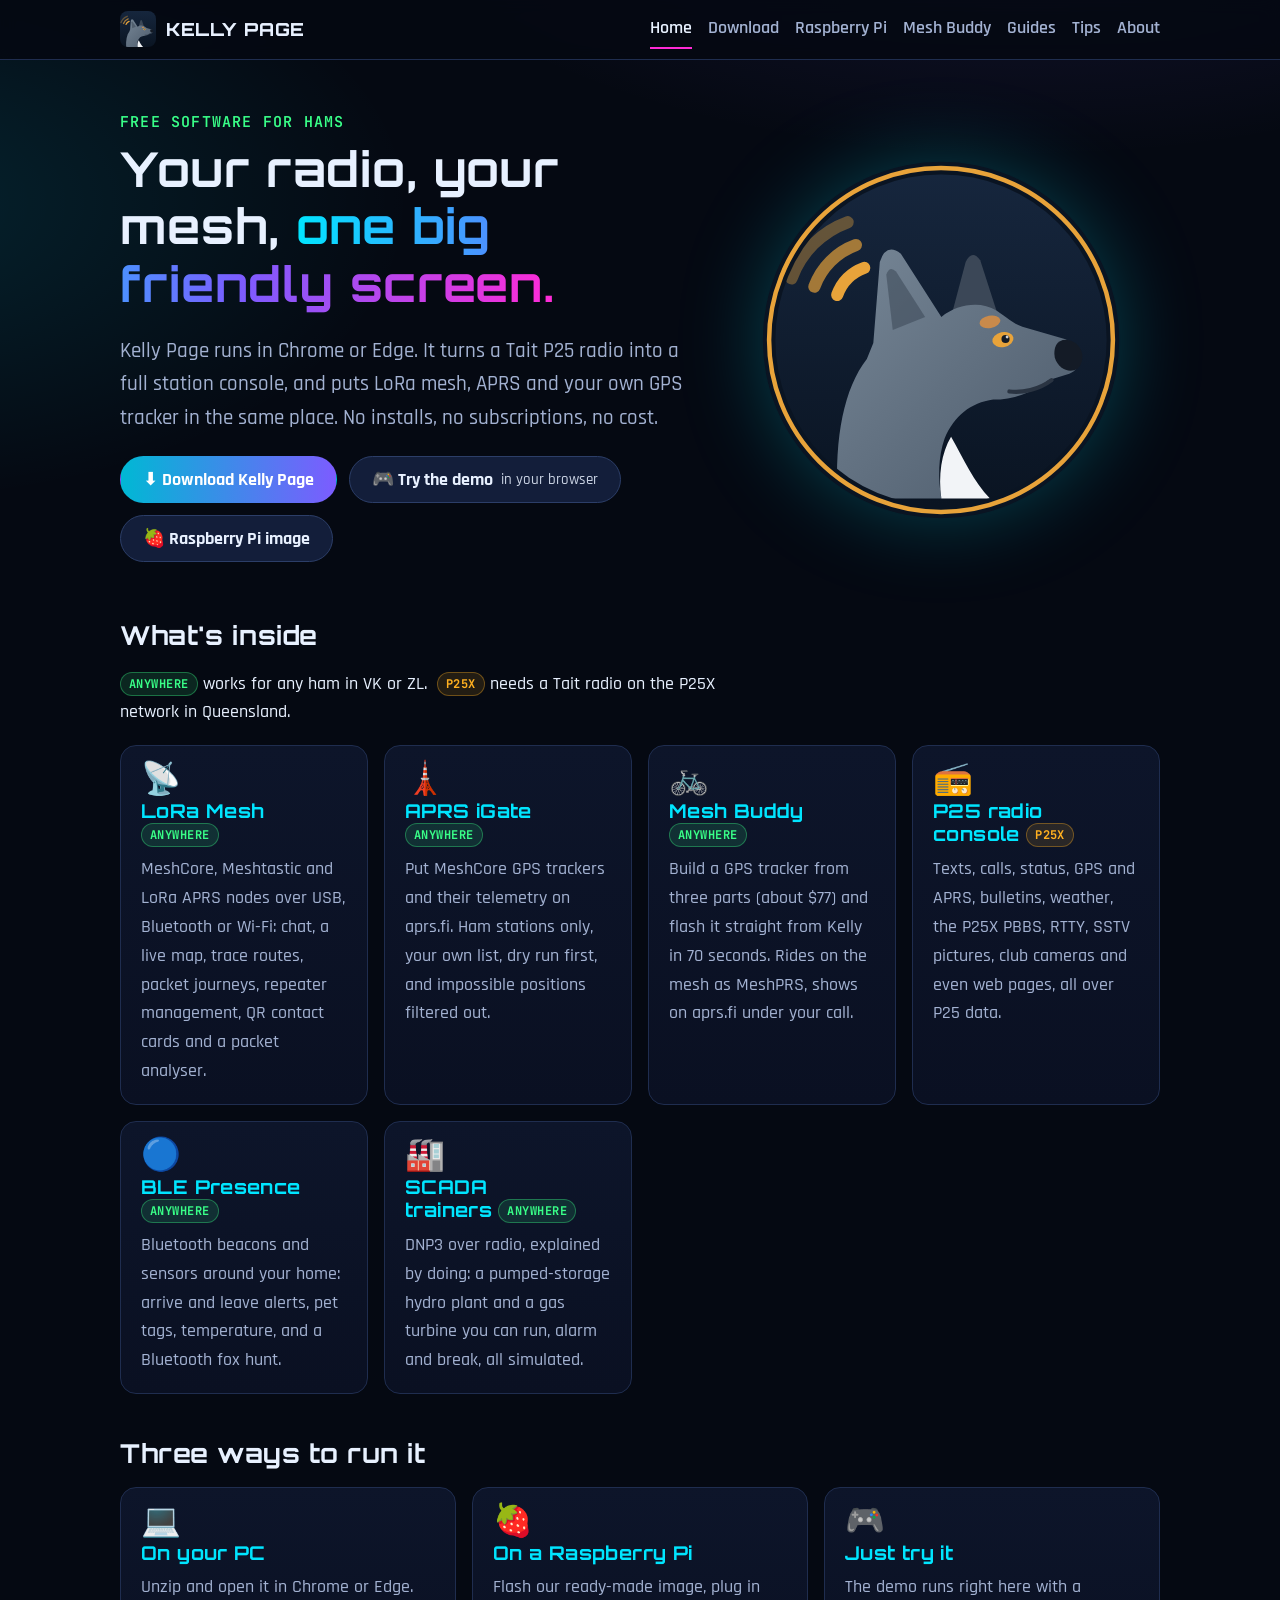
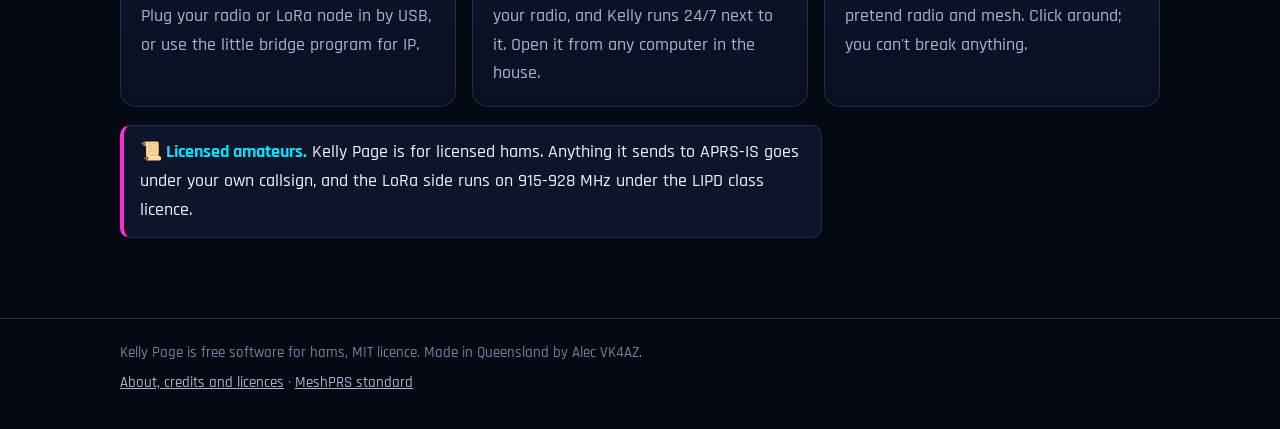
==== index.html @ 086f4127 "kellypage.app: first version of the site Home, Download, Raspberry Pi, Mesh Buddy, Guides, Tips, Abo" ====
<!doctype html>
<html lang="en-AU">
<head>
<meta charset="utf-8">
<meta name="viewport" content="width=device-width, initial-scale=1">
<title>Kelly Page -- free radio console and LoRa mesh tools for hams</title>
<meta name="description" content="Kelly Page is free software for amateur radio operators: a browser console for Tait P25 radios, LoRa mesh (MeshCore, Meshtastic), an APRS iGate, and Mesh Buddy, a build-it-yourself GPS tracker.">
<link rel="icon" href="assets/kelly-favicon.svg" type="image/svg+xml">
<link rel="stylesheet" href="css/site.css">
</head>
<body>
<header class="top"><div class="in">
  <a class="brand" href="./"><img src="assets/kelly-mark.svg" alt="">KELLY PAGE</a>
  <nav class="nav">
    <a href="./" aria-current="page">Home</a><a href="download.html">Download</a><a href="raspberry-pi.html">Raspberry Pi</a>
    <a href="mesh-buddy.html">Mesh Buddy</a><a href="guides.html">Guides</a><a href="tips.html">Tips</a><a href="about.html">About</a>
  </nav>
</div></header>

<main>
  <section class="hero">
    <div>
      <div class="slogan">FREE SOFTWARE FOR HAMS</div>
      <h1>Your radio, your mesh, <span class="grad">one big friendly screen.</span></h1>
      <p class="lede">Kelly Page runs in Chrome or Edge. It turns a Tait P25 radio into a full station console, and puts
      LoRa mesh, APRS and your own GPS tracker in the same place. No installs, no subscriptions, no cost.</p>
      <div class="btns">
        <a class="btn primary" href="download.html">⬇️ Download Kelly Page</a>
        <a class="btn" href="app/index.html?demo">🎮 Try the demo <small>in your browser</small></a>
        <a class="btn" href="raspberry-pi.html">🍓 Raspberry Pi image</a>
      </div>
    </div>
    <img class="logo" src="assets/kelly-logo.svg" alt="Kelly Page logo: a dog in profile, listening">
  </section>

  <h2>What's inside</h2>
  <p><span class="tag any">ANYWHERE</span> works for any ham in VK or ZL. &nbsp;<span class="tag p25x">P25X</span> needs a
  Tait radio on the P25X network in Queensland.</p>
  <div class="cards">
    <div class="card"><div class="em">📡</div><h3>LoRa Mesh <span class="tag any">ANYWHERE</span></h3>
      <p>MeshCore, Meshtastic and LoRa APRS nodes over USB, Bluetooth or Wi-Fi: chat, a live map, trace routes,
      packet journeys, repeater management, QR contact cards and a packet analyser.</p></div>
    <div class="card"><div class="em">🗼</div><h3>APRS iGate <span class="tag any">ANYWHERE</span></h3>
      <p>Put MeshCore GPS trackers and their telemetry on aprs.fi. Ham stations only, your own list, dry run first,
      and impossible positions filtered out.</p></div>
    <div class="card"><div class="em">🚲</div><h3>Mesh Buddy <span class="tag any">ANYWHERE</span></h3>
      <p>Build a GPS tracker from three parts (about $77) and flash it straight from Kelly in 70 seconds. Rides on the
      mesh as MeshPRS, shows on aprs.fi under your call.</p></div>
    <div class="card"><div class="em">📻</div><h3>P25 radio console <span class="tag p25x">P25X</span></h3>
      <p>Texts, calls, status, GPS and APRS, bulletins, weather, the P25X PBBS, RTTY, SSTV pictures, club cameras and
      even web pages, all over P25 data.</p></div>
    <div class="card"><div class="em">🔵</div><h3>BLE Presence <span class="tag any">ANYWHERE</span></h3>
      <p>Bluetooth beacons and sensors around your home: arrive and leave alerts, pet tags, temperature, and a
      Bluetooth fox hunt.</p></div>
    <div class="card"><div class="em">🏭</div><h3>SCADA trainers <span class="tag any">ANYWHERE</span></h3>
      <p>DNP3 over radio, explained by doing: a pumped-storage hydro plant and a gas turbine you can run, alarm and
      break, all simulated.</p></div>
  </div>

  <h2>Three ways to run it</h2>
  <div class="cards">
    <a class="card link" href="download.html"><div class="em">💻</div><h3>On your PC</h3>
      <p>Unzip and open it in Chrome or Edge. Plug your radio or LoRa node in by USB, or use the little bridge program
      for IP.</p></a>
    <a class="card link" href="raspberry-pi.html"><div class="em">🍓</div><h3>On a Raspberry Pi</h3>
      <p>Flash our ready-made image, plug in your radio, and Kelly runs 24/7 next to it. Open it from any computer in
      the house.</p></a>
    <a class="card link" href="app/index.html?demo"><div class="em">🎮</div><h3>Just try it</h3>
      <p>The demo runs right here with a pretend radio and mesh. Click around; you can't break anything.</p></a>
  </div>

  <div class="note hot"><b>📜 Licensed amateurs.</b> Kelly Page is for licensed hams. Anything it sends to APRS-IS goes
  under your own callsign, and the LoRa side runs on 915-928 MHz under the LIPD class licence.</div>
</main>

<footer><div class="in">
  <div>Kelly Page is free software for hams, MIT licence. Made in Queensland by Alec VK4AZ.</div>
  <div><a href="about.html">About, credits and licences</a> · <a href="https://cargobike21.github.io/MeshPRS/">MeshPRS standard</a></div>
</div></footer>
</body>
</html>
---- css/site.css ----
/* kellypage.app -- the Kelly Page neon look (kelly-page/css/kelly.css colours), as a plain reading site. */
@import url('https://fonts.googleapis.com/css2?family=Orbitron:wght@600;800&family=Rajdhani:wght@500;600;700&family=JetBrains+Mono:wght@500&display=swap');
:root {
  --bg: #050912; --bg2: #0a1124; --panel: #0d152a; --raised: #131e3a; --line: #1f2d4f; --line2: #2c3e68;
  --text: #e8f1ff; --dim: #a3b2d2; --mute: #6f80a3;
  --cyan: #00e5ff; --magenta: #ff2bd6; --violet: #7c5cff; --lime: #39ff88; --amber: #ffb020; --red: #ff3b5c;
  --display: 'Orbitron', 'Segoe UI', sans-serif; --ui: 'Rajdhani', 'Segoe UI', system-ui, sans-serif;
  --mono: 'JetBrains Mono', Consolas, monospace;
  color-scheme: dark;
}
* { box-sizing: border-box; }
html { background: var(--bg); }
body { margin: 0; color: var(--text); font: 500 18px/1.6 var(--ui);
  background: radial-gradient(1200px 600px at 80% -10%, rgba(124, 92, 255, .18), transparent 60%),
              radial-gradient(900px 500px at -10% 10%, rgba(0, 229, 255, .12), transparent 60%), var(--bg); }
a { color: var(--cyan); }
a:hover { color: var(--magenta); }
a:focus-visible, button:focus-visible { outline: 2px solid var(--cyan); outline-offset: 3px; border-radius: 4px; }
img { max-width: 100%; height: auto; }
code, .mono { font-family: var(--mono); font-size: .86em; background: var(--raised); border: 1px solid var(--line); padding: 1px 6px; border-radius: 6px; overflow-wrap: anywhere; }
pre { background: #02060e; border: 1px solid var(--line); border-radius: 10px; padding: 12px 14px; overflow-x: auto; font: 500 15px/1.5 var(--mono); color: #7dffb3; }

/* top bar */
.top { position: sticky; top: 0; z-index: 5; background: rgba(5, 9, 18, .86); backdrop-filter: blur(8px); border-bottom: 1px solid var(--line); }
.top .in { max-width: 1080px; margin: 0 auto; padding: 10px 20px; display: flex; align-items: center; gap: 18px; flex-wrap: wrap; }
.brand { display: flex; align-items: center; gap: 10px; text-decoration: none; color: var(--text); font: 800 18px var(--display); letter-spacing: .04em; }
.brand img { width: 36px; height: 36px; }
.nav { display: flex; gap: 4px 16px; flex-wrap: wrap; margin-left: auto; font-weight: 600; }
.nav a { color: var(--dim); text-decoration: none; padding: 4px 0; border-bottom: 2px solid transparent; }
.nav a:hover, .nav a[aria-current="page"] { color: var(--text); border-bottom-color: var(--magenta); }

main { max-width: 1080px; margin: 0 auto; padding: 32px 20px 64px; }
.narrow { max-width: 780px; }
h1, h2, h3 { font-family: var(--display); line-height: 1.2; letter-spacing: .02em; text-wrap: balance; }
h1 { font-size: clamp(30px, 5vw, 48px); margin: 8px 0 12px; }
h2 { font-size: 26px; margin: 44px 0 12px; }
h3 { font-size: 19px; margin: 24px 0 8px; color: var(--cyan); }
p { max-width: 70ch; }
.lede { font-size: 21px; color: var(--dim); max-width: 60ch; }
.grad { background: linear-gradient(90deg, var(--cyan), var(--violet) 50%, var(--magenta)); -webkit-background-clip: text; background-clip: text; color: transparent; }

/* hero */
.hero { display: grid; grid-template-columns: 1.3fr 1fr; gap: 32px; align-items: center; padding: 20px 0 8px; }
.hero .logo { width: 100%; max-width: 360px; justify-self: center; filter: drop-shadow(0 0 40px rgba(0, 229, 255, .25)); }
.slogan { font: 600 15px var(--mono); color: var(--lime); letter-spacing: .08em; }
@media (max-width: 760px) { .hero { grid-template-columns: 1fr; } .hero .logo { max-width: 220px; order: -1; } }

/* buttons */
.btns { display: flex; flex-wrap: wrap; gap: 12px; margin: 22px 0 6px; }
.btn { display: inline-flex; align-items: center; gap: 8px; text-decoration: none; font: 700 18px var(--ui); padding: 11px 22px; border-radius: 999px;
  border: 1px solid var(--line2); color: var(--text); background: var(--raised); transition: transform .15s, box-shadow .15s; }
.btn:hover { color: var(--text); transform: translateY(-1px); box-shadow: 0 0 24px rgba(0, 229, 255, .25); }
.btn.primary { background: linear-gradient(90deg, #00b8d4, var(--violet)); border-color: transparent; color: #fff; }
.btn.hot { background: linear-gradient(90deg, var(--magenta), var(--violet)); border-color: transparent; color: #fff; }
.btn small { font-weight: 500; opacity: .85; }

/* cards */
.cards { display: grid; grid-template-columns: repeat(auto-fit, minmax(240px, 1fr)); gap: 16px; margin: 18px 0; }
.card { background: linear-gradient(180deg, var(--panel), #0a1022); border: 1px solid var(--line); border-radius: 16px; padding: 18px 20px; }
.card h3 { margin-top: 4px; }
.card .em { font-size: 32px; line-height: 1; }
.card p { margin: 8px 0 0; color: var(--dim); }
.card.link { text-decoration: none; color: inherit; display: block; transition: border-color .15s, transform .15s; }
.card.link:hover { border-color: var(--cyan); transform: translateY(-2px); }
.tag { display: inline-block; font: 700 12px var(--mono); padding: 3px 8px; border-radius: 999px; letter-spacing: .04em; vertical-align: middle; }
.tag.any { background: rgba(57, 255, 136, .12); color: var(--lime); border: 1px solid rgba(57, 255, 136, .35); }
.tag.p25x { background: rgba(255, 176, 32, .12); color: var(--amber); border: 1px solid rgba(255, 176, 32, .35); }

.note { background: var(--panel); border: 1px solid var(--line); border-left: 4px solid var(--cyan); border-radius: 10px; padding: 12px 16px; margin: 16px 0; max-width: 78ch; }
.note.warn { border-left-color: var(--amber); }
.note.hot { border-left-color: var(--magenta); }
.note b:first-child { color: var(--cyan); }
.note.warn b:first-child { color: var(--amber); }

/* download box */
.dl { background: linear-gradient(135deg, rgba(0, 229, 255, .08), rgba(255, 43, 214, .08)); border: 1px solid var(--line2); border-radius: 18px; padding: 22px 24px; margin: 18px 0; }
.dl .ver { font: 800 30px var(--display); }
.dl .meta { color: var(--dim); font-size: 16px; }
.dl .sha { font: 500 13px var(--mono); color: var(--mute); overflow-wrap: anywhere; margin-top: 8px; }

table { width: 100%; border-collapse: collapse; font-size: 16px; margin: 10px 0; }
th, td { text-align: left; vertical-align: top; padding: 9px 10px; border-bottom: 1px solid var(--line); }
th { color: var(--dim); font: 700 13px var(--mono); text-transform: uppercase; letter-spacing: .05em; }
.wrap { overflow-x: auto; }
ol li, ul li { margin: 6px 0; }
.steps { counter-reset: s; list-style: none; padding: 0; }
.steps > li { counter-increment: s; position: relative; padding: 2px 0 10px 52px; }
.steps > li::before { content: counter(s); position: absolute; left: 0; top: 0; width: 36px; height: 36px; border-radius: 50%;
  display: grid; place-items: center; font: 800 16px var(--display); color: #fff; background: linear-gradient(135deg, var(--cyan), var(--magenta)); }

footer { border-top: 1px solid var(--line); color: var(--mute); font-size: 15px; }
footer .in { max-width: 1080px; margin: 0 auto; padding: 22px 20px 34px; display: grid; gap: 6px; }
footer a { color: var(--dim); }
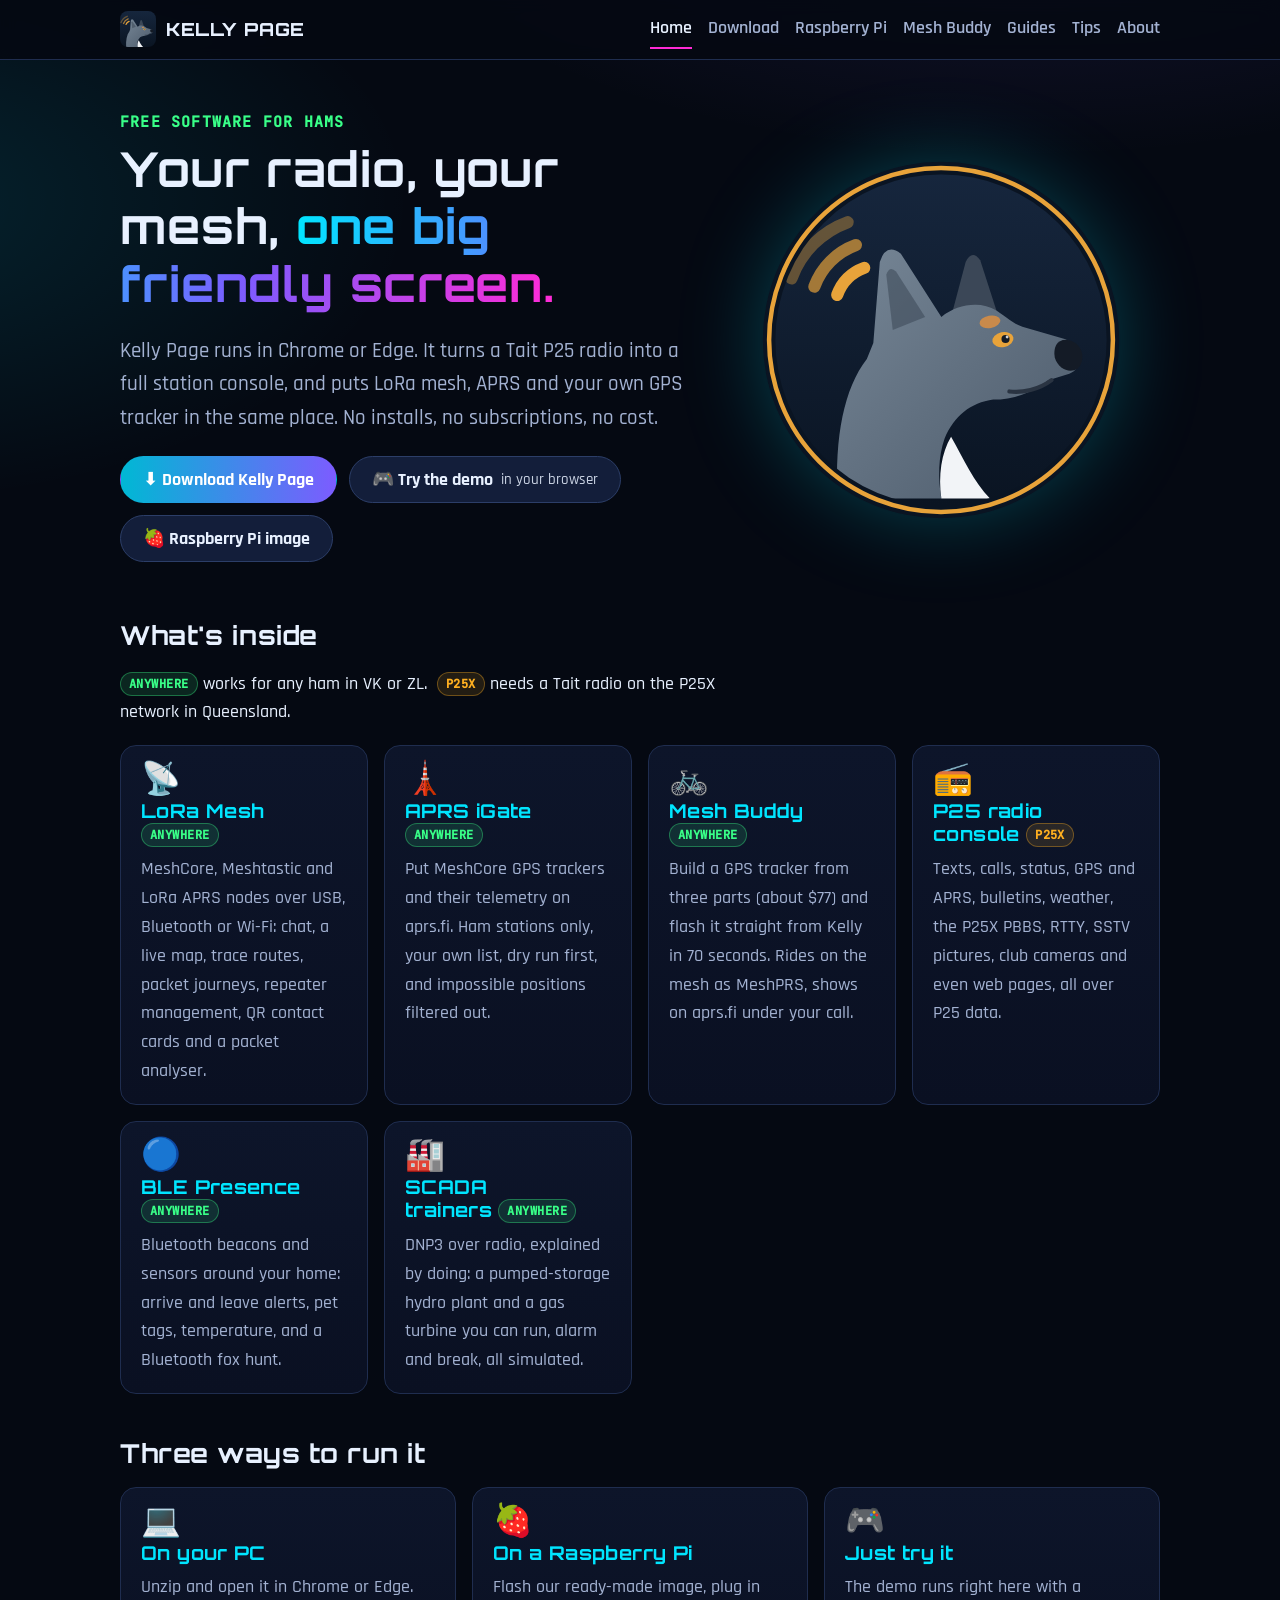
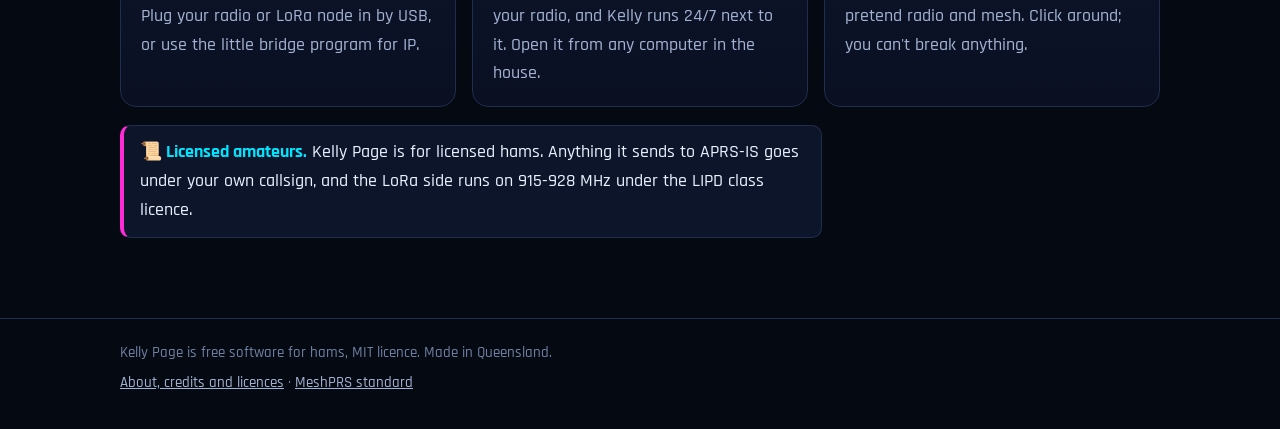
==== commit a7a60344: "Kelly Page 0.4.39; no personal name or callsign on the site; the download leaves out the TM9100 prog" ====
--- a/index.html
+++ b/index.html
@@ -74,7 +74,7 @@
 </main>
 
 <footer><div class="in">
-  <div>Kelly Page is free software for hams, MIT licence. Made in Queensland by Alec VK4AZ.</div>
+  <div>Kelly Page is free software for hams, MIT licence. Made in Queensland.</div>
   <div><a href="about.html">About, credits and licences</a> · <a href="https://cargobike21.github.io/MeshPRS/">MeshPRS standard</a></div>
 </div></footer>
 </body>
--- a/css/site.css
+++ b/css/site.css
@@ -1,5 +1,11 @@
 /* kellypage.app -- the Kelly Page neon look (kelly-page/css/kelly.css colours), as a plain reading site. */
-@import url('https://fonts.googleapis.com/css2?family=Orbitron:wght@600;800&family=Rajdhani:wght@500;600;700&family=JetBrains+Mono:wght@500&display=swap');
+/* Fonts served from this site (SIL Open Font Licence, assets/fonts/OFL-*.txt) -- no Google Fonts request, so no third
+   party sees who visits. Latin subsets; Orbitron is one variable file for both weights. */
+@font-face { font-family: 'Orbitron'; font-style: normal; font-weight: 400 900; font-display: swap; src: url(../assets/fonts/orbitron.woff2) format('woff2'); }
+@font-face { font-family: 'Rajdhani'; font-style: normal; font-weight: 500; font-display: swap; src: url(../assets/fonts/rajdhani-500.woff2) format('woff2'); }
+@font-face { font-family: 'Rajdhani'; font-style: normal; font-weight: 600; font-display: swap; src: url(../assets/fonts/rajdhani-600.woff2) format('woff2'); }
+@font-face { font-family: 'Rajdhani'; font-style: normal; font-weight: 700; font-display: swap; src: url(../assets/fonts/rajdhani-700.woff2) format('woff2'); }
+@font-face { font-family: 'JetBrains Mono'; font-style: normal; font-weight: 500; font-display: swap; src: url(../assets/fonts/jetbrains-mono-500.woff2) format('woff2'); }
 :root {
   --bg: #050912; --bg2: #0a1124; --panel: #0d152a; --raised: #131e3a; --line: #1f2d4f; --line2: #2c3e68;
   --text: #e8f1ff; --dim: #a3b2d2; --mute: #6f80a3;
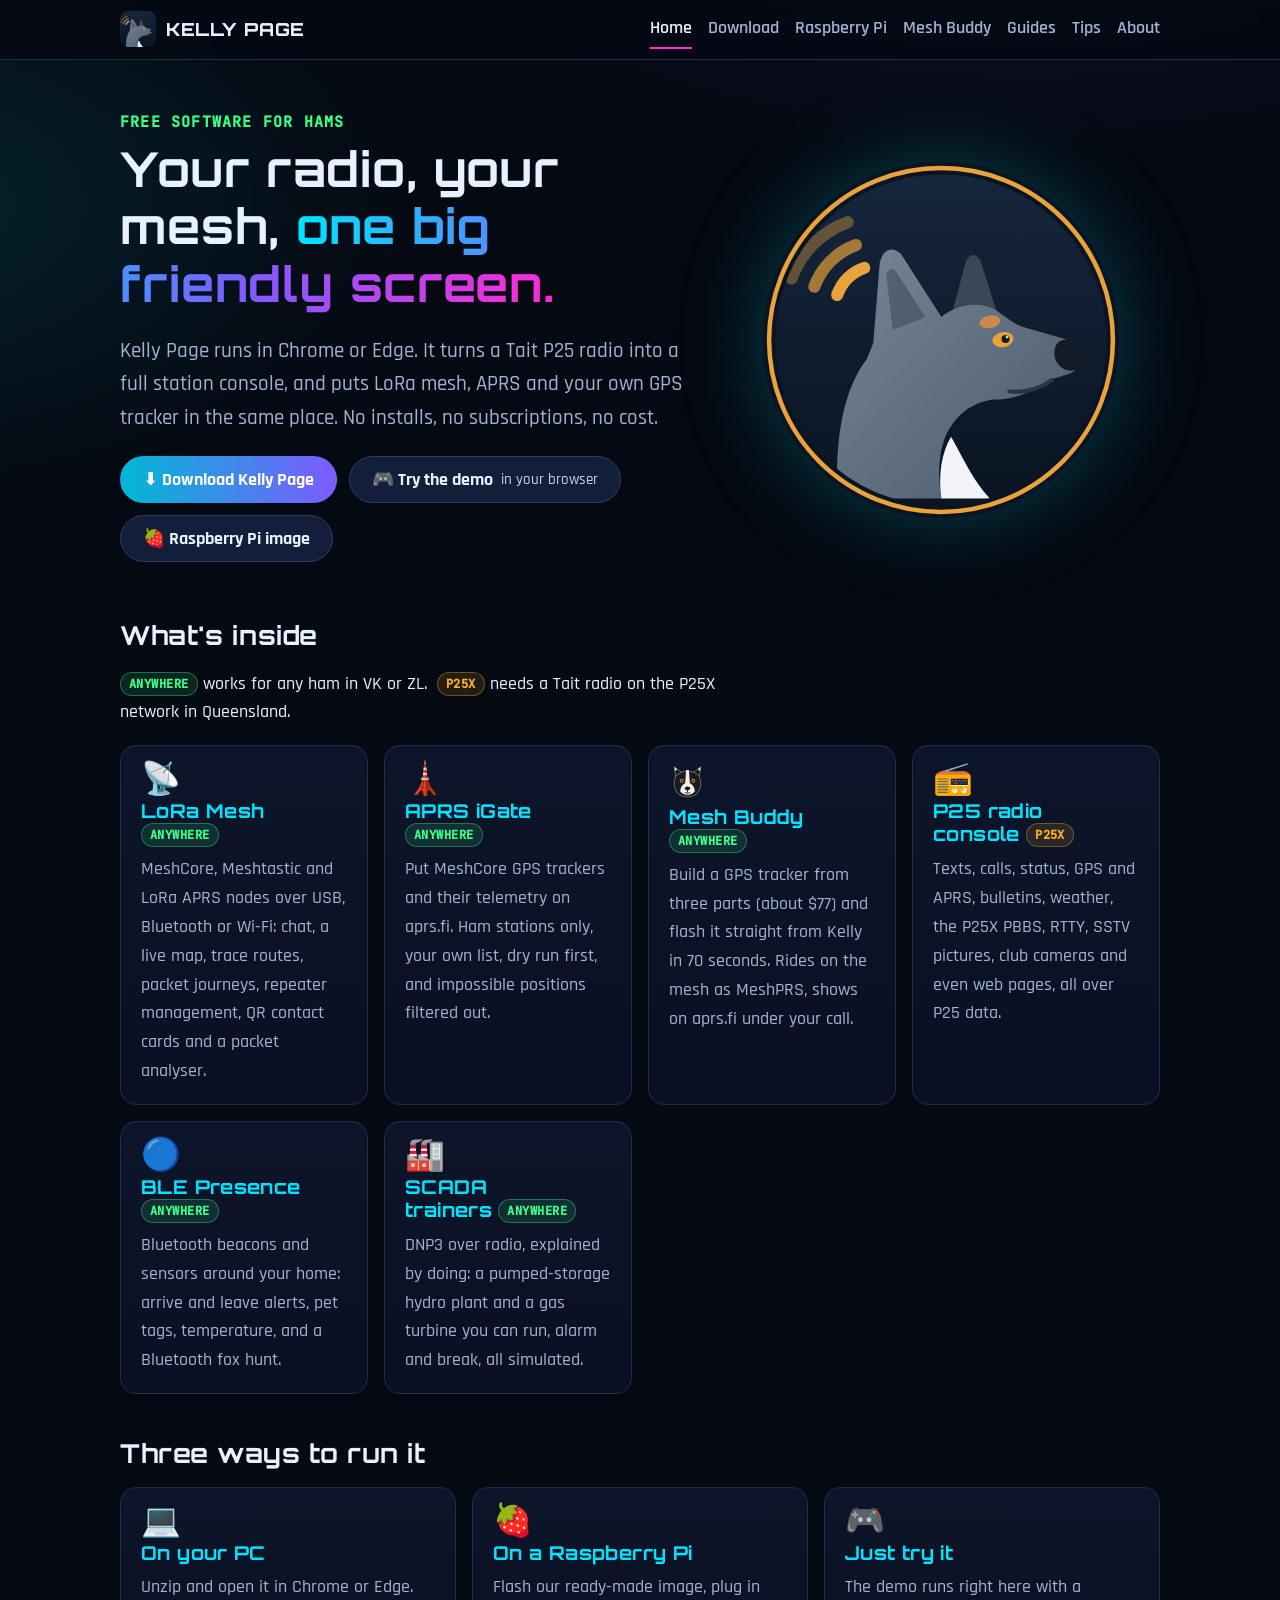
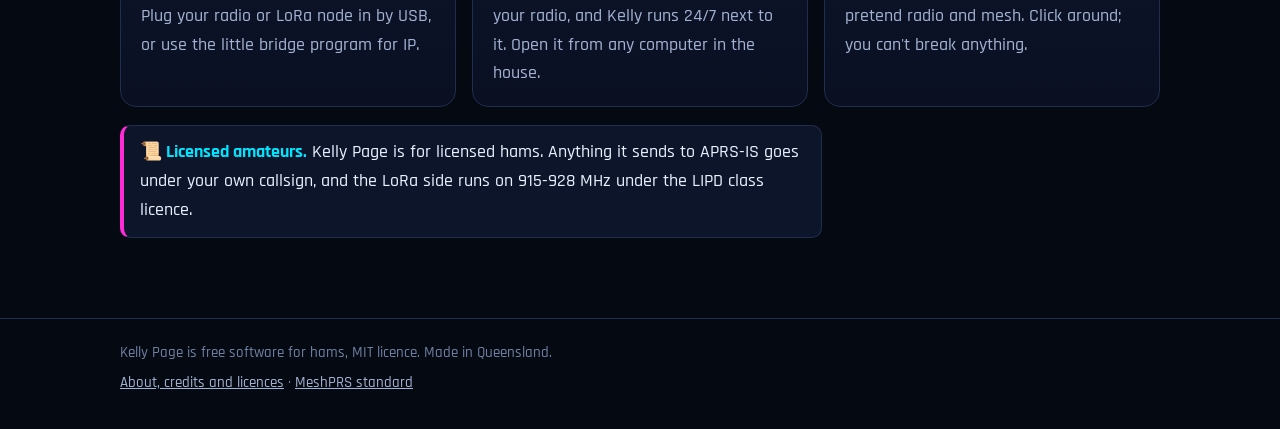
==== commit 6e7cedf8: "Mesh Buddy shown as Kelly's border collie instead of a bicycle; menu paths say 🐕 Mesh Buddy like Kel" ====
--- a/index.html
+++ b/index.html
@@ -43,7 +43,7 @@
     <div class="card"><div class="em">🗼</div><h3>APRS iGate <span class="tag any">ANYWHERE</span></h3>
       <p>Put MeshCore GPS trackers and their telemetry on aprs.fi. Ham stations only, your own list, dry run first,
       and impossible positions filtered out.</p></div>
-    <div class="card"><div class="em">🚲</div><h3>Mesh Buddy <span class="tag any">ANYWHERE</span></h3>
+    <div class="card"><div class="em"><img class="collie" src="assets/mesh-buddy-collie.svg" alt="Mesh Buddy, a border collie"></div><h3>Mesh Buddy <span class="tag any">ANYWHERE</span></h3>
       <p>Build a GPS tracker from three parts (about $77) and flash it straight from Kelly in 70 seconds. Rides on the
       mesh as MeshPRS, shows on aprs.fi under your call.</p></div>
     <div class="card"><div class="em">📻</div><h3>P25 radio console <span class="tag p25x">P25X</span></h3>
--- a/css/site.css
+++ b/css/site.css
@@ -97,3 +97,5 @@
 footer { border-top: 1px solid var(--line); color: var(--mute); font-size: 15px; }
 footer .in { max-width: 1080px; margin: 0 auto; padding: 22px 20px 34px; display: grid; gap: 6px; }
 footer a { color: var(--dim); }
+/* Mesh Buddy's border collie (assets/mesh-buddy-collie.svg): sits in text like an emoji */
+img.collie { height: 1.15em; width: auto; vertical-align: -0.2em; }
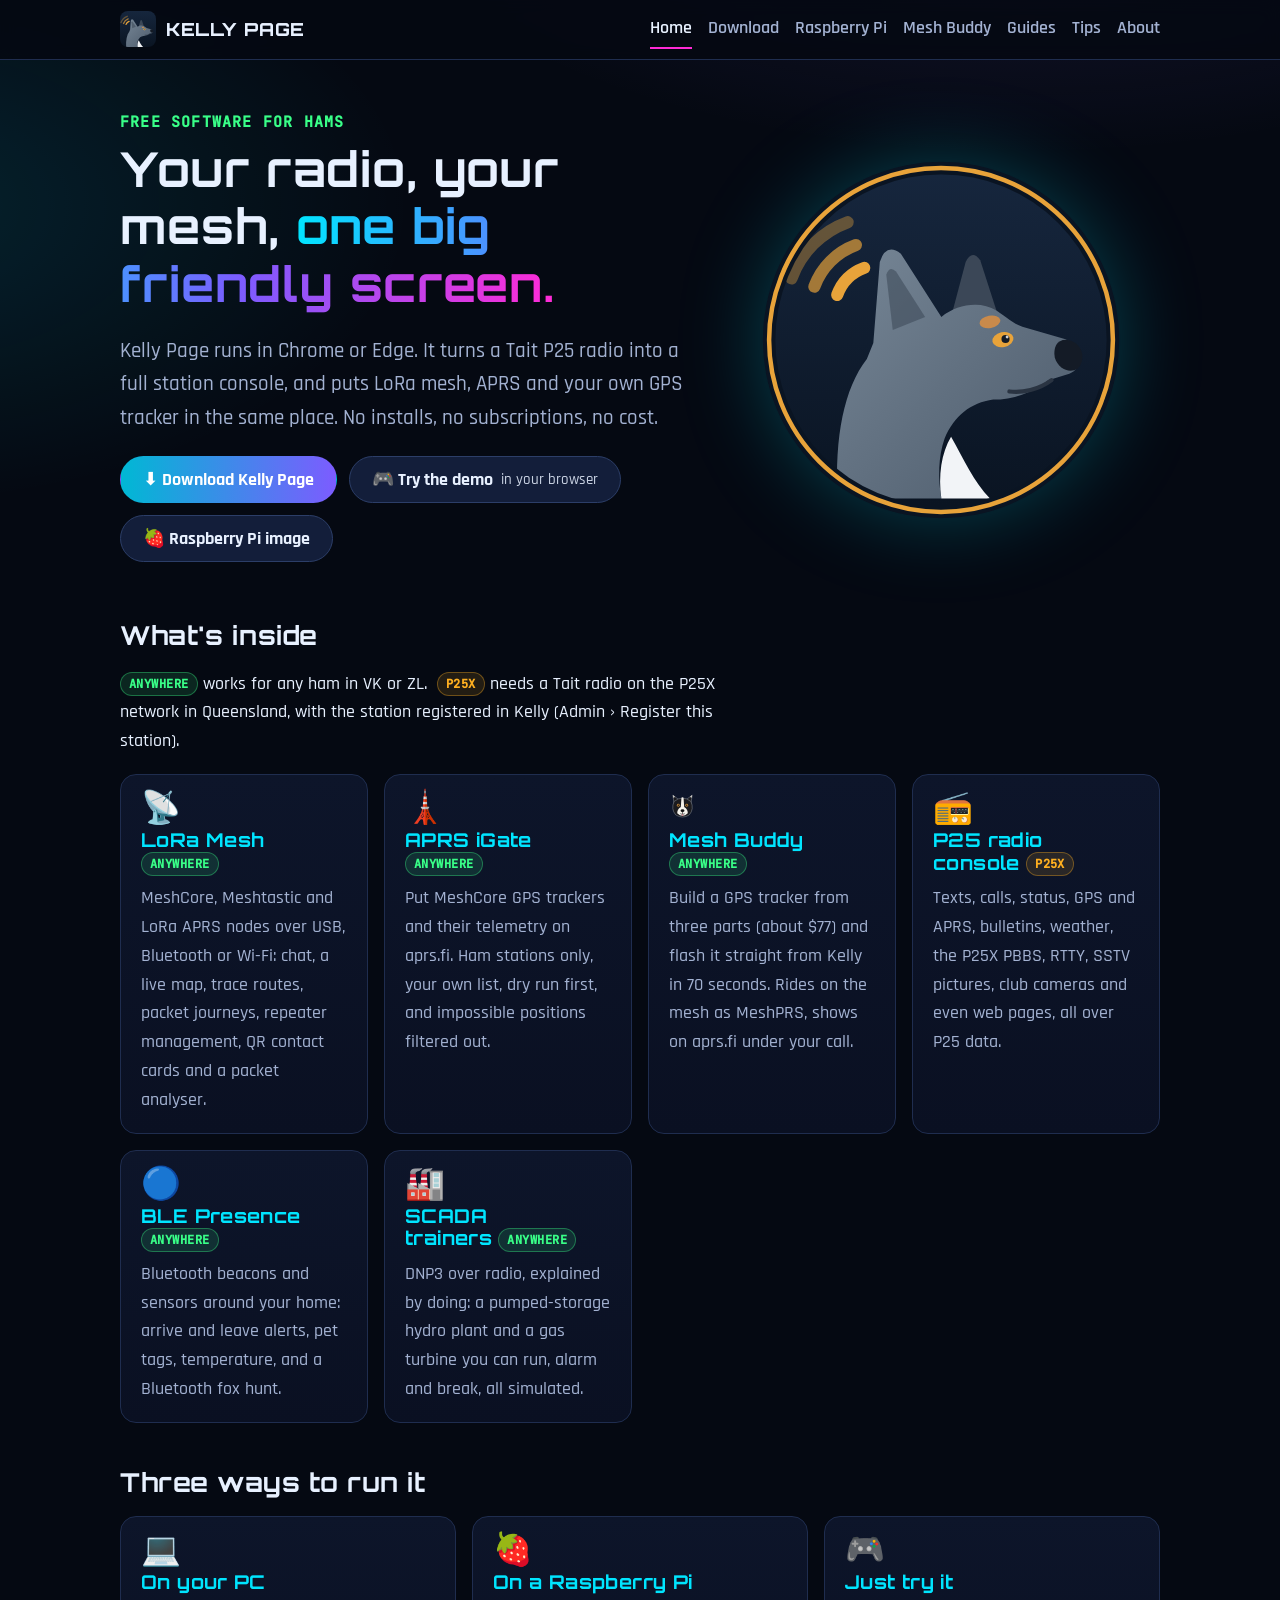
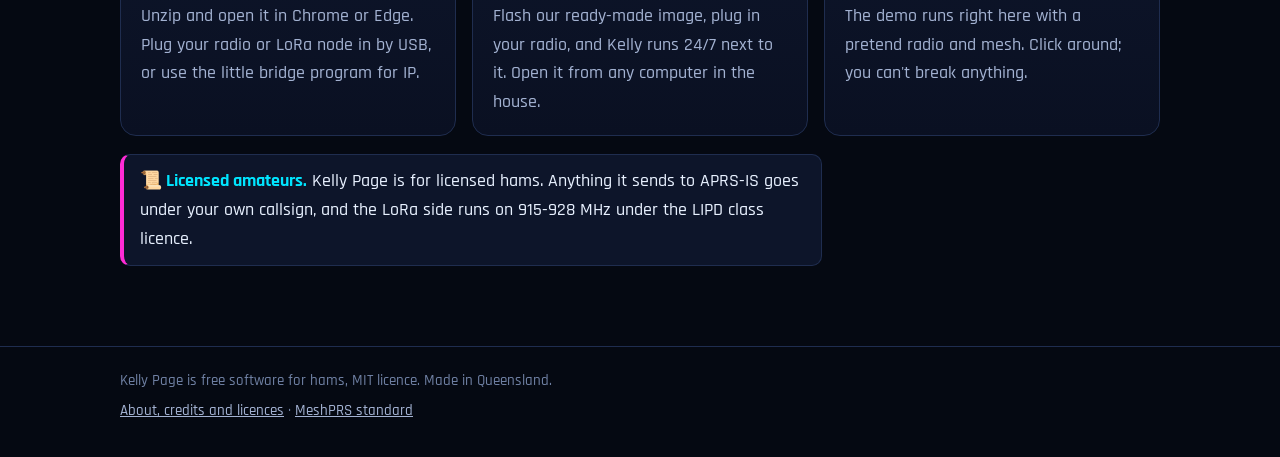
==== commit 313d13d9: "Mesh Buddy collie smaller (emoji size); home page: P25X needs the station registered Co-Authored-By:" ====
--- a/index.html
+++ b/index.html
@@ -34,8 +34,7 @@
   </section>
 
   <h2>What's inside</h2>
-  <p><span class="tag any">ANYWHERE</span> works for any ham in VK or ZL. &nbsp;<span class="tag p25x">P25X</span> needs a
-  Tait radio on the P25X network in Queensland.</p>
+  <p><span class="tag any">ANYWHERE</span> works for any ham in VK or ZL. &nbsp;<span class="tag p25x">P25X</span> needs a Tait radio on the P25X network in Queensland, with the station registered in Kelly (Admin › Register this station).</p>
   <div class="cards">
     <div class="card"><div class="em">📡</div><h3>LoRa Mesh <span class="tag any">ANYWHERE</span></h3>
       <p>MeshCore, Meshtastic and LoRa APRS nodes over USB, Bluetooth or Wi-Fi: chat, a live map, trace routes,
--- a/css/site.css
+++ b/css/site.css
@@ -98,4 +98,4 @@
 footer .in { max-width: 1080px; margin: 0 auto; padding: 22px 20px 34px; display: grid; gap: 6px; }
 footer a { color: var(--dim); }
 /* Mesh Buddy's border collie (assets/mesh-buddy-collie.svg): sits in text like an emoji */
-img.collie { height: 1.15em; width: auto; vertical-align: -0.2em; }
+img.collie { height: 0.85em; width: auto; vertical-align: -0.08em; }
